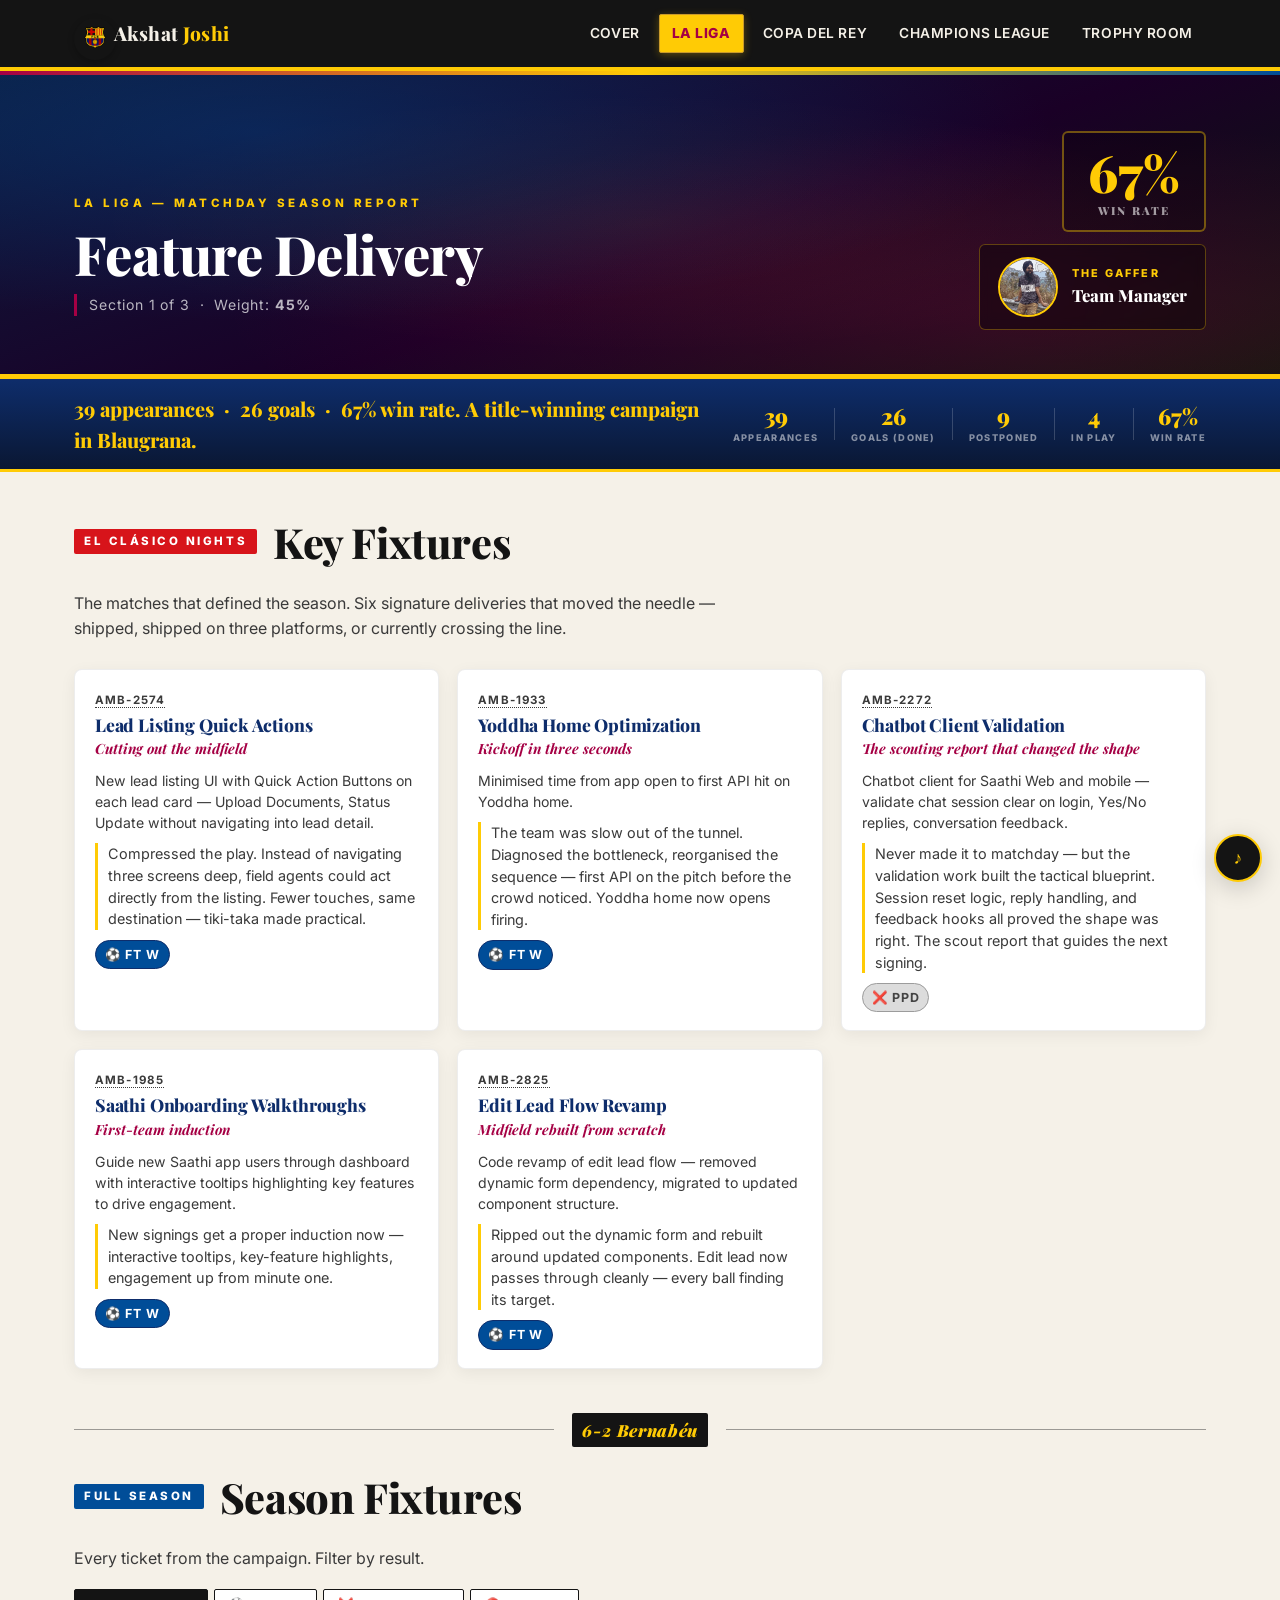
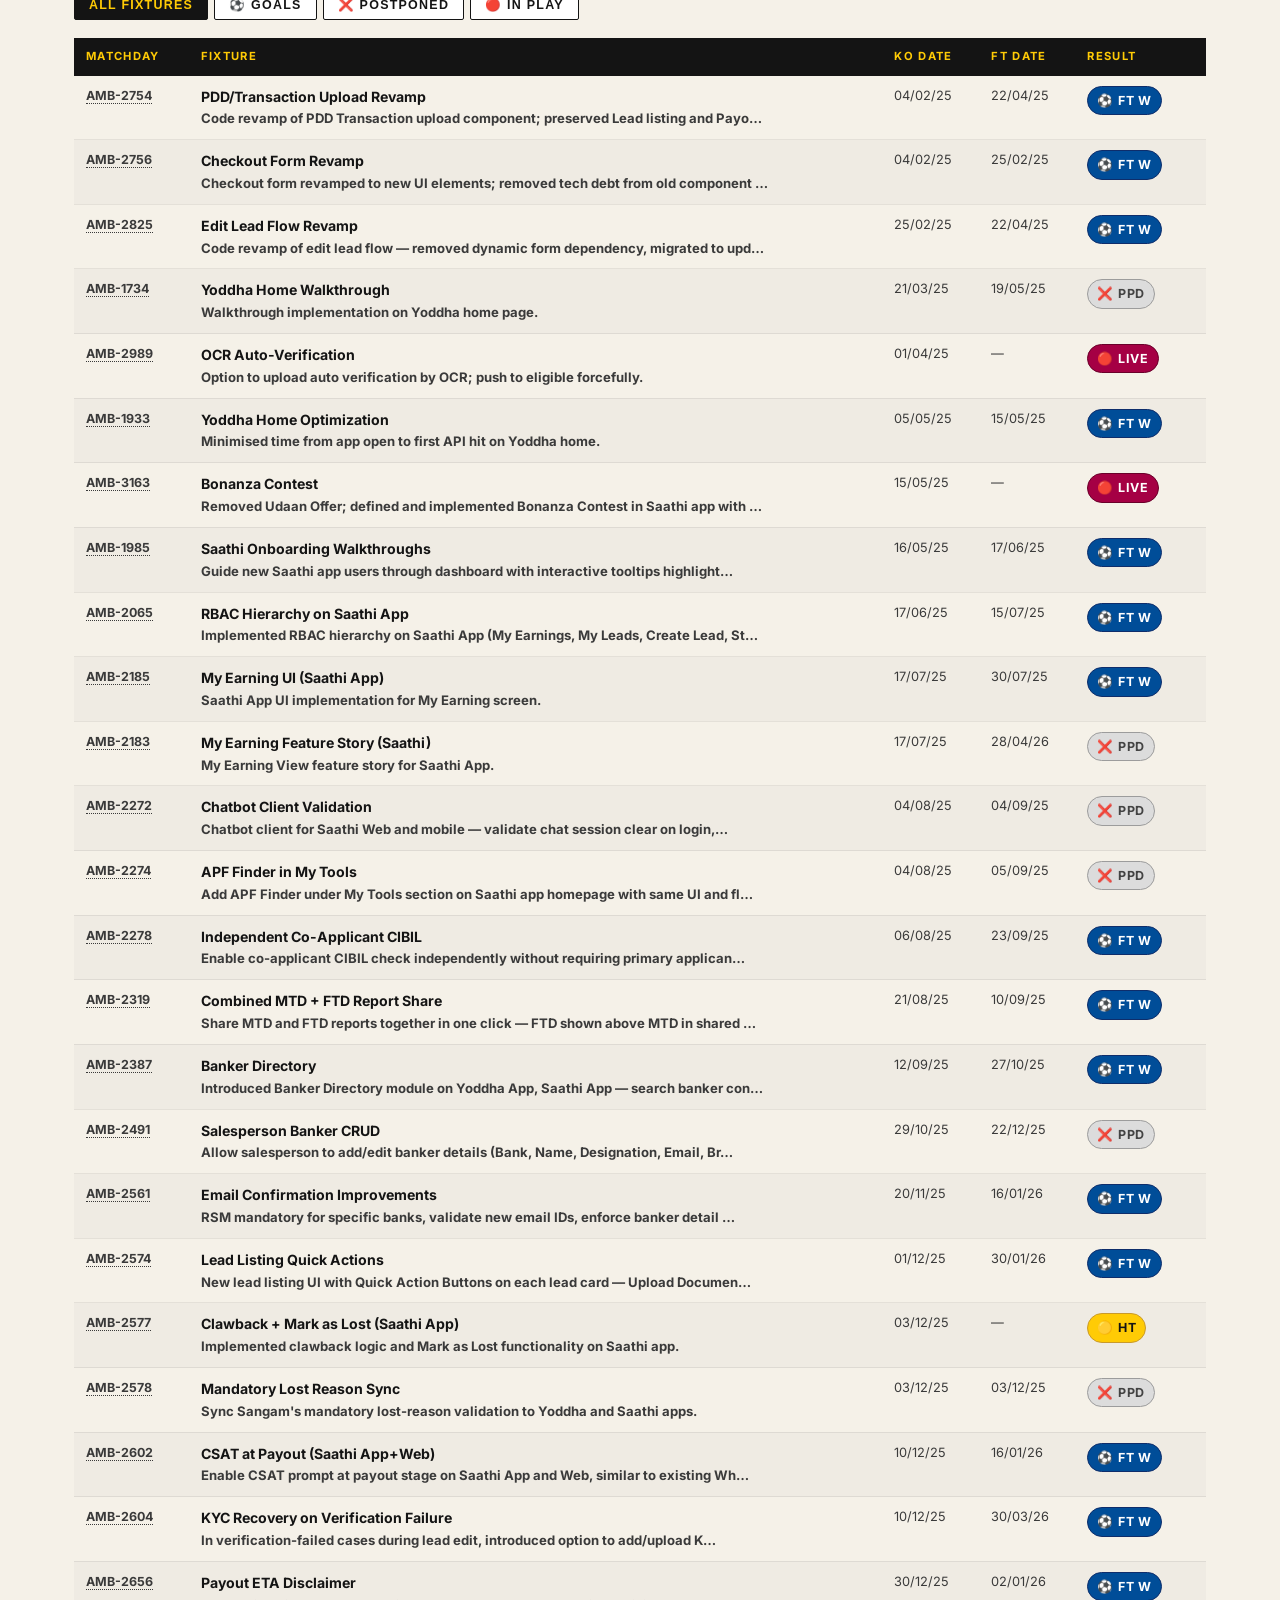
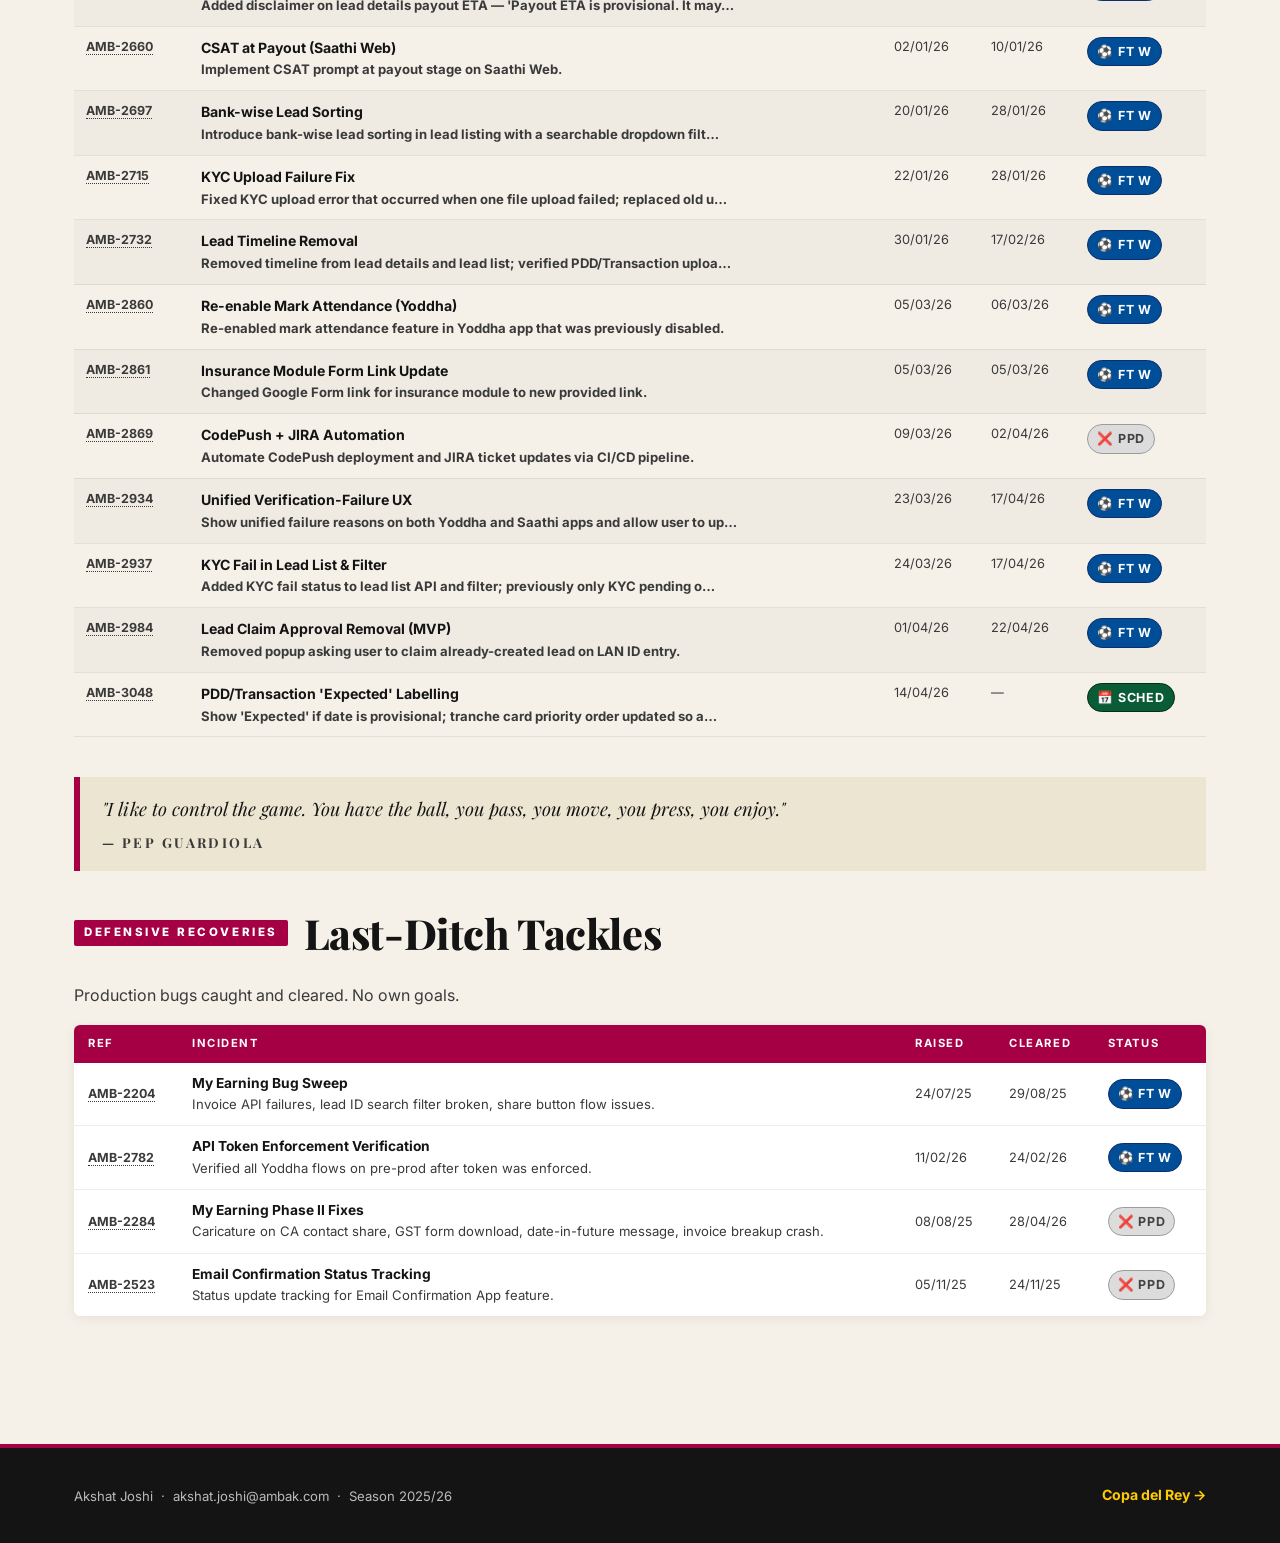
==== feature-delivery.html @ 109358e0 "chore: Initital appraisal site" ====
<!DOCTYPE html>
<html lang="en">
<head>
  <meta charset="UTF-8"/>
  <meta name="viewport" content="width=device-width,initial-scale=1"/>
  <title>La Liga Campaign — Feature Delivery | Akshat Joshi Season 2025/26</title>
  <link rel="preconnect" href="https://fonts.googleapis.com"/>
  <link rel="preconnect" href="https://fonts.gstatic.com" crossorigin/>
  <link href="https://fonts.googleapis.com/css2?family=Playfair+Display:ital,wght@0,700;0,800;0,900;1,700;1,800&family=Inter:wght@400;600;700;800;900&display=swap" rel="stylesheet"/>
  <link rel="stylesheet" href="assets/styles/base.css"/>
  <link rel="stylesheet" href="assets/styles/card.css"/>
  <link rel="stylesheet" href="assets/styles/match-report.css"/>
</head>
<body>
  <a class="skip-link" href="#main">Skip to content</a>

  <nav class="topbar" aria-label="Site navigation">
    <div class="container">
      <a class="brand" href="index.html">
        <img src="assets/img/fcb-crest.png" alt="Crest"/>
        <span class="name">Akshat <span>Joshi</span></span>
      </a>
      <div class="topnav">
        <a href="index.html">Cover</a>
        <a href="feature-delivery.html" aria-current="page">La Liga</a>
        <a href="quality-ux.html">Copa del Rey</a>
        <a href="growth-ai.html">Champions League</a>
        <a href="trophy-room.html">Trophy Room</a>
      </div>
    </div>
  </nav>

  <main id="main">
    <!-- Match Header -->
    <header class="match-header" aria-label="Match report header">
      <div class="container">
        <div class="match-header-text">
          <span class="competition">La Liga — Matchday Season Report</span>
          <h1>Feature Delivery</h1>
          <p class="rubric">Section 1 of 3 &nbsp;·&nbsp; Weight: <strong>45%</strong></p>
        </div>
        <div style="display:flex;flex-direction:column;gap:12px;align-items:flex-end">
          <div class="match-score">67%<small>Win Rate</small></div>
          <div class="manager-badge">
            <!--
              MANAGER PHOTO SWAP:
              Replace assets/img/manager-placeholder.svg with the manager's photo.
              Same filename = no HTML edits.
            -->
            <img src="assets/img/manager-placeholder.svg" alt="The Gaffer"/>
            <div>
              <div class="title">The Gaffer</div>
              <div class="mname" id="manager-name">Team Manager</div>
            </div>
          </div>
        </div>
      </div>
    </header>

    <!-- Season Strip -->
    <div class="season-strip" aria-label="Season statistics">
      <div class="container">
        <div class="hl">
          <span id="headline-text">Loading season stats…</span>
        </div>
        <div id="stat-strip"></div>
      </div>
    </div>

    <!-- El Clásico Highlights -->
    <section class="section" aria-labelledby="highlights-heading">
      <div class="container">
        <div class="section-head">
          <span class="kicker">El Clásico Nights</span>
          <h2 id="highlights-heading">Key Fixtures</h2>
        </div>
        <p style="max-width:680px;color:var(--ink-soft);margin-bottom:28px">The matches that defined the season. Six signature deliveries that moved the needle — shipped, shipped on three platforms, or currently crossing the line.</p>
        <div class="highlight-grid" id="highlight-grid">
          <p style="color:var(--ink-soft);font-style:italic">Loading highlights…</p>
        </div>

        <div class="divider"><span class="score-6-0">6-2 Bernabéu</span></div>

        <!-- All Fixtures -->
        <div class="section-head" style="margin-top:0">
          <span class="kicker blau">Full Season</span>
          <h2 id="fixtures-heading">Season Fixtures</h2>
        </div>
        <p style="max-width:680px;color:var(--ink-soft);margin-bottom:18px">Every ticket from the campaign. Filter by result.</p>

        <div class="tabs" role="tablist" aria-label="Filter fixtures">
          <button class="tab active" role="tab" data-filter="all" aria-selected="true">All Fixtures</button>
          <button class="tab" role="tab" data-filter="W" aria-selected="false">⚽ Goals</button>
          <button class="tab" role="tab" data-filter="PPD" aria-selected="false">❌ Postponed</button>
          <button class="tab" role="tab" data-filter="in-play" aria-selected="false">🔴 In Play</button>
        </div>

        <div style="overflow-x:auto">
          <table class="fixtures-table" id="fixtures-table" aria-label="Fixtures">
            <thead>
              <tr>
                <th>Matchday</th>
                <th>Fixture</th>
                <th>KO Date</th>
                <th>FT Date</th>
                <th>Result</th>
              </tr>
            </thead>
            <tbody id="fixtures-body">
              <tr><td colspan="5" style="padding:20px;color:var(--ink-soft);font-style:italic">Loading fixtures…</td></tr>
            </tbody>
          </table>
        </div>

        <!-- Pep divider -->
        <blockquote class="pep" style="margin-top:40px">
          "I like to control the game. You have the ball, you pass, you move, you press, you enjoy."
          <cite>— Pep Guardiola</cite>
        </blockquote>

        <!-- Bug table -->
        <div class="section-head" style="margin-top:40px">
          <span class="kicker grana">Defensive Recoveries</span>
          <h2>Last-Ditch Tackles</h2>
        </div>
        <p style="max-width:680px;color:var(--ink-soft);margin-bottom:18px">Production bugs caught and cleared. No own goals.</p>

        <table class="bug-table" id="bug-table" aria-label="Bug fixes">
          <thead>
            <tr>
              <th>Ref</th>
              <th>Incident</th>
              <th>Raised</th>
              <th>Cleared</th>
              <th>Status</th>
            </tr>
          </thead>
          <tbody id="bug-body">
            <tr><td colspan="5" style="padding:16px;color:var(--ink-soft)">Loading…</td></tr>
          </tbody>
        </table>
      </div>
    </section>
  </main>

  <button class="music-toggle" id="music-toggle" aria-pressed="false" title="Toggle music" aria-label="Toggle background music">♪</button>
  <audio id="anthem" src="assets/audio/la-liga.wav" loop preload="none"></audio>

  <footer class="site-foot">
    <div class="container">
      <small>Akshat Joshi &nbsp;·&nbsp; akshat.joshi@ambak.com &nbsp;·&nbsp; Season 2025/26</small>
      <div style="display:flex;gap:14px">
        <a href="quality-ux.html" style="color:var(--gold);font-weight:700;font-size:.88rem">Copa del Rey →</a>
      </div>
    </div>
  </footer>

  <script src="assets/js/fixtures.js"></script>
  <script src="assets/js/tooltip.js"></script>
  <script src="assets/js/music.js"></script>
</body>
</html>
---- assets/styles/base.css ----
:root{
  --blau:#004D98;
  --blau-deep:#0E2D6B;
  --grana:#A50044;
  --gold:#FFCB05;
  --gold-deep:#C99A2B;
  --green:#0A5C36;
  --green-deep:#062B19;
  --paper:#F5F1E8;
  --paper-2:#ECE5D2;
  --ink:#141414;
  --ink-soft:#3a3a3a;
  --marca:#D7141A;
  --rule:#1a1a1a;
  --shadow:0 6px 24px rgba(0,0,0,.18);
  --shadow-deep:0 18px 60px rgba(0,0,0,.35);
  --serif:"Playfair Display","Bodoni Moda",Georgia,"Times New Roman",serif;
  --sans:"Inter",-apple-system,BlinkMacSystemFont,"Segoe UI",Roboto,sans-serif;
  --num:"Inter",ui-monospace,SFMono-Regular,Menlo,Consolas,monospace;
}
*,*::before,*::after{box-sizing:border-box}
html,body{margin:0;padding:0}
body{
  font-family:var(--sans);
  font-size:16px;
  line-height:1.55;
  color:var(--ink);
  background:var(--paper);
  -webkit-font-smoothing:antialiased;
  text-rendering:optimizeLegibility;
}
h1,h2,h3,h4{font-family:var(--serif);font-weight:800;line-height:1.05;margin:0 0 .4em;letter-spacing:-.01em}
h1{font-size:clamp(2.2rem,5vw,4rem)}
h2{font-size:clamp(1.6rem,3.4vw,2.6rem)}
h3{font-size:clamp(1.2rem,2vw,1.6rem)}
h4{font-size:1.05rem}
p{margin:0 0 1em}
a{color:var(--blau);text-decoration:none;border-bottom:1px solid transparent;transition:border-color .15s}
a:hover{border-bottom-color:currentColor}
small,.small{font-size:.82rem;color:var(--ink-soft)}

.container{max-width:1180px;margin:0 auto;padding:0 24px}
.container-narrow{max-width:860px;margin:0 auto;padding:0 24px}

.kicker{
  display:inline-block;
  font-family:var(--sans);
  font-weight:800;
  letter-spacing:.22em;
  font-size:.72rem;
  text-transform:uppercase;
  background:var(--marca);
  color:#fff;
  padding:4px 10px;
  border-radius:2px;
}
.kicker.green{background:var(--green)}
.kicker.gold{background:var(--gold);color:var(--ink)}
.kicker.blau{background:var(--blau)}
.kicker.grana{background:var(--grana)}

.rule{height:4px;background:var(--rule);margin:24px 0;border:0}
.rule-thin{height:1px;background:var(--ink);opacity:.35;margin:18px 0;border:0}

.divider{display:flex;align-items:center;gap:18px;margin:44px 0 28px;font-family:var(--serif);font-style:italic;color:var(--ink-soft)}
.divider::before,.divider::after{content:"";flex:1;height:1px;background:var(--ink);opacity:.4}

.score-6-0{
  font-family:var(--serif);font-weight:900;font-size:1.05rem;
  background:var(--ink);color:var(--gold);
  padding:4px 10px;border-radius:2px;letter-spacing:.04em;
}

/* Top bar */
.topbar{
  background:var(--ink);
  color:var(--paper);
  border-bottom:4px solid var(--gold);
  padding:14px 0;
  position:sticky;top:0;z-index:9999;
  pointer-events:all;
}
.topbar .container{display:flex;align-items:center;gap:18px;justify-content:space-between}
.brand{display:flex;align-items:center;gap:10px;color:var(--paper);border:0}
.brand img{
  width:42px;height:42px;
  object-fit:cover;
  display:block;flex-shrink:0;
  /* background:#fff; */
  border-radius:999px;
  /* padding:1px; */
  margin-bottom:-10px;
  margin-right: -12px;
  box-shadow:0 2px 6px rgba(0,0,0,.25);
}
.brand .name{font-family:var(--serif);font-weight:800;font-size:1.2rem;letter-spacing:.02em}
.brand .name span{color:var(--gold)}
.topnav{display:flex;gap:6px;flex-wrap:wrap}
.topnav a{
  color:var(--paper);
  font-weight:600;font-size:.86rem;letter-spacing:.04em;text-transform:uppercase;
  padding:8px 12px;border-radius:2px;border:1px solid transparent;
  position:relative;
  transition:color .18s ease;
  touch-action:manipulation;
  -webkit-tap-highlight-color:rgba(255,203,5,.2);
  cursor:pointer;
}
.topnav a::after{
  content:"";
  position:absolute;left:12px;right:12px;bottom:4px;height:2px;
  background:var(--gold);
  transform:scaleX(0);transform-origin:left;
  transition:transform .25s ease;
}
.topnav a:hover{color:var(--gold);background:transparent;border-color:transparent}
.topnav a:hover::after{transform:scaleX(1)}
.topnav a[aria-current="page"]{
  background:var(--gold);
  border-color:var(--gold-deep);
  color:var(--grana);
  font-weight:800;
  box-shadow:0 2px 8px rgba(255,203,5,.3);
}

footer.site-foot{
  background:var(--ink);color:var(--paper);
  margin-top:80px;padding:36px 0;
  border-top:4px solid var(--grana);
}
footer.site-foot .container{display:flex;justify-content:space-between;flex-wrap:wrap;gap:18px;align-items:center}
footer.site-foot small{color:#bbb}

/* Pep quote block */
.pep{
  border-left:6px solid var(--grana);
  background:var(--paper-2);
  padding:18px 22px;
  font-family:var(--serif);font-style:italic;font-size:1.15rem;
  color:var(--ink);
  margin:32px 0;
}
.pep cite{display:block;margin-top:8px;font-style:normal;font-weight:700;font-size:.85rem;letter-spacing:.18em;text-transform:uppercase;color:var(--ink-soft)}

/* Stat tiles */
.stat-row{display:grid;grid-template-columns:repeat(auto-fit,minmax(140px,1fr));gap:14px;margin:24px 0}
.stat-tile{background:var(--paper-2);border:1px solid rgba(0,0,0,.08);padding:16px;border-radius:4px}
.stat-tile .v{font-family:var(--serif);font-weight:900;font-size:2rem;line-height:1;color:var(--blau-deep)}
.stat-tile .l{font-size:.74rem;letter-spacing:.16em;text-transform:uppercase;color:var(--ink-soft);margin-top:6px}

/* Pills */
.pill{
  display:inline-flex;align-items:center;gap:6px;
  font-family:var(--num);font-weight:700;font-size:.78rem;letter-spacing:.06em;
  padding:4px 9px;border-radius:999px;border:1px solid currentColor;
}
.pill.win{color:#fff;background:var(--blau);border-color:var(--blau-deep)}
.pill.ppd{color:#444;background:#dcdcdc;border-color:#9c9c9c}
.pill.ht{color:var(--ink);background:var(--gold);border-color:var(--gold-deep)}
.pill.live{color:#fff;background:var(--grana);border-color:#6a002a}
.pill.sched{color:#fff;background:var(--green);border-color:var(--green-deep)}

/* Pill tooltip */
/* JS tooltip — see tooltip.js */
.pill-tip{cursor:default}
#pill-tooltip{
  position:fixed;
  background:var(--ink);color:#fff;
  font-family:var(--sans);font-size:.72rem;font-weight:600;letter-spacing:.04em;
  white-space:nowrap;padding:5px 10px;border-radius:4px;
  box-shadow:0 3px 10px rgba(0,0,0,.35);
  pointer-events:none;
  opacity:0;transition:opacity .12s;
  z-index:99999;
}
#pill-tooltip.visible{opacity:1}
#pill-tooltip::after{
  content:"";
  position:absolute;top:100%;left:50%;transform:translateX(-50%);
  border:5px solid transparent;border-top-color:var(--ink);
}

/* Music toggle */
.music-toggle{
  position:fixed;right:18px;bottom:18px;z-index:60;
  width:48px;height:48px;border-radius:999px;
  background:var(--ink);color:var(--gold);border:2px solid var(--gold);
  display:grid;place-items:center;cursor:pointer;
  box-shadow:var(--shadow);
  font-size:1.1rem;
}
.music-toggle[aria-pressed="true"]{background:var(--blau)}
.music-toggle:hover{transform:translateY(-2px)}

/* Print */
@media print{
  :root{--shadow:none;--shadow-deep:none}
  body{background:#fff;color:#000;font-size:11pt}
  .topbar,.topnav,.music-toggle,.tabs,footer.site-foot{display:none!important}
  a{color:#000;border:0!important}
  .pep{background:#f3f3f3;border-left:3px solid #000}
  .stat-tile{background:#f6f6f6;border:1px solid #999}
  .pill{border:1px solid #000!important;background:#fff!important;color:#000!important}
  section,article{page-break-inside:avoid}
  h1,h2{page-break-after:avoid}
  .page-break{page-break-before:always}
}

/* Accessibility */
:focus-visible{outline:3px solid var(--gold);outline-offset:2px}
.skip-link{position:absolute;left:-9999px}
.skip-link:focus{left:10px;top:10px;background:var(--ink);color:var(--gold);padding:8px 12px;border-radius:2px;z-index:100}

@media (max-width:640px){
  h1{font-size:2rem}
  .topnav{gap:2px}
  .topnav a{padding:6px 8px;font-size:.74rem}
}
---- assets/styles/card.css ----
/* FUT Player Card — EA Sports Gold style */
.fut-scene{
  perspective:1200px;
  display:flex;justify-content:center;
  padding:40px 20px;
}
.fut-card{
  width:min(300px,88vw);
  position:relative;
  transition:transform .3s ease, box-shadow .3s ease;
  cursor:pointer;
}
.fut-card:hover{transform:translateY(-8px) scale(1.02)}

.fut-face{
  background:
    radial-gradient(ellipse at 50% 22%,rgba(255,248,190,.55) 0%,transparent 55%),
    linear-gradient(165deg,#2c1a06 0%,#7a4d1a 14%,#c89030 28%,#f2d060 43%,#fdf0a0 50%,#e8c060 58%,#b07828 73%,#6b3e12 87%,#3a2008 100%);
  border-radius:12px;
  padding:0;
  box-shadow:0 30px 80px rgba(0,0,0,.6),inset 0 0 0 2px rgba(255,235,120,.7),inset 0 0 0 5px rgba(180,120,30,.35);
  overflow:hidden;
  position:relative;
}
.fut-face::before{
  content:"";
  position:absolute;inset:0;
  background:radial-gradient(ellipse at 50% 18%,rgba(255,252,210,.3) 0%,transparent 50%);
  pointer-events:none;
  z-index:1;
}
.fut-face::after{
  content:"";
  position:absolute;inset:4px;
  border-radius:9px;
  box-shadow:inset 0 0 0 1px rgba(255,230,100,.45);
  pointer-events:none;
  z-index:2;
}

/* Top section: left = OVR/position/flag/comp, right = crest */
.fut-top{
  display:flex;justify-content:space-between;align-items:flex-start;
  padding:14px 16px 0;
  position:relative;z-index:3;
}
.fut-top-left{
  display:flex;flex-direction:column;align-items:center;gap:4px;
}
.fut-rating{
  font-family:var(--serif);font-weight:900;font-size:2.8rem;line-height:1;
  color:#1a0d00;text-shadow:0 1px 2px rgba(255,220,80,.4);
  display:flex;flex-direction:column;align-items:center;gap:2px;
}
.fut-rating .pos{font-size:.78rem;font-weight:900;letter-spacing:.1em;color:#3d2206;margin-top:2px}
.fut-nation{display:flex;flex-direction:column;align-items:center;gap:3px;margin-top:2px}
.fut-nation img{width:26px;border-radius:2px;box-shadow:0 1px 3px rgba(0,0,0,.4)}
.fut-nation .player-pos{display:none}
.fut-comp-badge{
  font-family:var(--sans);font-weight:900;font-size:.5rem;letter-spacing:.14em;
  text-transform:uppercase;color:#3d2206;
  background:rgba(80,40,0,.18);border-radius:2px;padding:1px 4px;margin-top:2px;
}
.fut-crest{display:flex;flex-direction:column;align-items:center}
.fut-crest img{width:44px;filter:drop-shadow(0 2px 4px rgba(0,0,0,.35))}

/* Photo — no side margins, full width, taller */
.fut-photo-wrap{
  position:relative;
  margin:8px 0 0;
  overflow:hidden;
}
.fut-photo-wrap img{
  width:100%;display:block;
  object-fit:cover;
  object-position:top center;
  aspect-ratio:1/.95;
}
.fut-photo-wrap::after{
  content:"";
  position:absolute;bottom:0;left:0;right:0;height:35%;
  background:linear-gradient(to bottom,transparent,rgba(140,80,10,.65));
}

/* Name */
.fut-name{
  text-align:center;
  padding:10px 10px 6px;
  font-family:var(--serif);font-weight:900;font-size:1.3rem;
  color:#1a0d00;letter-spacing:.04em;text-transform:uppercase;
  text-shadow:0 1px 0 rgba(255,230,100,.5);
  position:relative;z-index:3;
}

/* Divider above stats */
.fut-stats-divider{
  height:1px;background:rgba(80,40,0,.3);margin:0 14px 0;
}

/* Stats — 3×2 grid (6 items) */
.fut-stats{
  display:grid;grid-template-columns:repeat(3,1fr);
  margin:0 10px;
  padding:8px 0 10px;
  gap:0;
  position:relative;z-index:3;
  overflow:visible;
}
.fut-stat{
  display:flex;flex-direction:column;align-items:center;gap:2px;
  padding:6px 4px;
  position:relative;
  cursor:help;
  transition:background .15s;
  border-right:1px solid rgba(80,40,0,.2);
  overflow:visible;
}
.fut-stat:nth-child(3),.fut-stat:nth-child(6){border-right:0}
.fut-stat:nth-child(4),.fut-stat:nth-child(5),.fut-stat:nth-child(6){
  border-top:1px solid rgba(80,40,0,.2);
}
.fut-stat:hover{background:rgba(255,220,80,.18)}
.fut-stat .sv{
  font-family:var(--serif);font-weight:900;font-size:1.35rem;color:#1a0d00;
  line-height:1;
}
.fut-stat .sk{
  font-family:var(--sans);font-weight:800;font-size:.54rem;letter-spacing:.14em;
  text-transform:uppercase;color:#5a3010;
}

/* Stat tooltip — data only, rendered via JS global tooltip in index.html */
.fut-stat-tip{ display:none!important }

/* Bottom badges row: flag | competition | crest */
.fut-bottom{
  display:flex;justify-content:center;align-items:center;gap:14px;
  padding:8px 14px 14px;
  position:relative;z-index:3;
}
.fut-bottom-flag{display:flex;flex-direction:column;align-items:center}
.fut-bottom-badge{
  font-family:var(--sans);font-weight:900;font-size:.52rem;letter-spacing:.12em;
  text-transform:uppercase;color:#1a0d00;
  background:rgba(80,40,0,.15);border:1px solid rgba(80,40,0,.2);
  border-radius:3px;padding:3px 7px;
}
.fut-bottom-crest img{width:32px;filter:drop-shadow(0 1px 3px rgba(0,0,0,.3))}

/* 3 nav cards under FUT hero */
.report-cards{
  display:grid;
  grid-template-columns:repeat(auto-fit,minmax(260px,1fr));
  gap:20px;
  max-width:980px;
  margin:48px auto 0;
  padding:0 24px;
}
.report-card{
  position:relative;overflow:hidden;
  border-radius:8px;
  padding:28px 22px 22px;
  text-decoration:none;
  display:block;
  color:#fff;
  border-bottom:0;
  transition:transform .2s,box-shadow .2s;
  box-shadow:0 8px 28px rgba(0,0,0,.3);
}
.report-card:hover{transform:translateY(-4px);box-shadow:0 18px 44px rgba(0,0,0,.45)}
.report-card.liga{background:linear-gradient(145deg,var(--blau-deep),var(--blau))}
.report-card.copa{background:linear-gradient(145deg,var(--green-deep),var(--green))}
.report-card.ucl{background:linear-gradient(145deg,#201040,#6b21a8)}
.report-card-kicker{
  font-size:.7rem;font-weight:800;letter-spacing:.22em;text-transform:uppercase;
  color:var(--gold);margin-bottom:8px;
}
.report-card-title{
  font-family:var(--serif);font-weight:900;font-size:1.5rem;color:#fff;
  line-height:1.1;margin-bottom:8px;
}
.report-card-sub{font-size:.88rem;color:rgba(255,255,255,.75);line-height:1.4}
.report-card-arrow{
  position:absolute;right:18px;bottom:18px;
  font-size:1.5rem;color:var(--gold);
  font-family:var(--serif);font-weight:900;
}
.report-card-weight{
  position:absolute;top:14px;right:14px;
  font-family:var(--serif);font-weight:900;font-size:2rem;
  color:rgba(255,255,255,.12);line-height:1;
}

/* Manager badge (header, shared across match reports) */
.manager-badge{
  display:flex;align-items:center;gap:14px;
  padding:12px 18px;
  background:rgba(0,0,0,.35);
  border:1px solid rgba(255,203,5,.3);
  border-radius:6px;
  max-width:380px;
  backdrop-filter:blur(6px);
}
.manager-badge img{
  width:60px;height:60px;
  border-radius:999px;object-fit:cover;
  border:2px solid var(--gold);
}
.manager-badge .title{font-size:.68rem;font-weight:800;letter-spacing:.2em;text-transform:uppercase;color:var(--gold)}
.manager-badge .mname{font-family:var(--serif);font-weight:800;font-size:1.05rem;color:#fff}
---- assets/styles/match-report.css ----
/* Match report header — cover-matching dark gradient */
.match-header{
  background:
    radial-gradient(ellipse at 20% 20%,rgba(0,77,152,.35),transparent 55%),
    radial-gradient(ellipse at 80% 80%,rgba(165,0,68,.25),transparent 55%),
    radial-gradient(ellipse at 50% 50%,rgba(255,203,5,.07),transparent 60%),
    linear-gradient(160deg,#0d1b3e 0%,#1a0026 55%,#0a1a0c 100%);
  color:#fff;
  padding:60px 0 44px;
  border-bottom:5px solid var(--gold);
  position:relative;
  overflow:hidden;
}
/* Top brand stripe: claret → gold → blau */
.match-header::before{
  content:"";
  position:absolute;top:0;left:0;right:0;height:4px;
  background:linear-gradient(90deg,var(--grana) 0%,var(--gold) 50%,var(--blau) 100%);
  z-index:2;
}
.match-header .container{
  display:grid;
  grid-template-columns:1fr auto;
  gap:32px;
  align-items:end;
  position:relative;
  z-index:1;
}
.match-header-text .competition{
  font-size:.72rem;font-weight:800;letter-spacing:.3em;text-transform:uppercase;
  color:var(--gold);margin-bottom:12px;display:block;
}
.match-header-text h1{color:#fff;margin-bottom:8px;font-size:clamp(1.8rem,4.5vw,3.4rem)}
.match-header-text .rubric{
  font-size:.88rem;color:rgba(255,255,255,.7);letter-spacing:.06em;
  border-left:3px solid var(--grana);padding-left:12px;margin-top:12px;
}
.match-score{
  font-family:var(--serif);font-weight:900;font-size:clamp(2rem,4vw,3.4rem);
  color:var(--gold);text-align:center;line-height:1;
  border:2px solid rgba(255,203,5,.4);padding:14px 24px;border-radius:6px;
  min-width:120px;white-space:nowrap;
  background:rgba(0,0,0,.25);
}
.match-score small{display:block;font-size:.7rem;letter-spacing:.18em;text-transform:uppercase;color:rgba(255,255,255,.6);text-align:center;margin-top:6px}

/* Season hero strip — dark to match header */
.season-strip{
  background:linear-gradient(180deg,var(--blau-deep) 0%,#0a1733 100%);
  border-bottom:3px solid var(--gold);
  padding:14px 0;
}
.season-strip .container{
  display:flex;flex-wrap:wrap;align-items:center;gap:10px 24px;
}
.season-strip .hl{
  font-family:var(--serif);font-size:clamp(1rem,2vw,1.25rem);font-weight:800;
  color:#fff;flex:1;min-width:200px;
}
.season-strip .hl span{color:var(--gold)}
.season-stat{
  font-family:var(--num);font-weight:800;font-size:1.3rem;color:var(--gold);
  display:flex;flex-direction:column;align-items:center;line-height:1;
}
.season-stat small{font-size:.6rem;letter-spacing:.14em;text-transform:uppercase;color:rgba(255,255,255,.55)}
.strip-sep{width:1px;height:36px;background:rgba(255,255,255,.2)}

/* Fixtures section */
.section{padding:48px 0}
.section-head{display:flex;align-items:center;gap:16px;margin-bottom:28px;flex-wrap:wrap}
.section-head h2{margin:0}

/* El Clasico highlight cards */
.highlight-grid{
  display:grid;
  grid-template-columns:repeat(auto-fill,minmax(280px,1fr));
  gap:18px;
  margin-bottom:40px;
}
.highlight-card{
  background:#fff;
  border:1px solid rgba(0,0,0,.07);
  border-radius:8px;
  padding:22px 20px 18px;
  box-shadow:0 4px 16px rgba(0,0,0,.06);
  transition:transform .18s,box-shadow .18s;
}
.highlight-card:hover{transform:translateY(-3px);box-shadow:0 12px 32px rgba(0,0,0,.13)}
.highlight-card .ticket-id{
  font-family:var(--num);font-size:.72rem;font-weight:700;letter-spacing:.1em;
  color:var(--ink-soft);margin-bottom:6px;
}
.highlight-card h3{
  font-size:1.1rem;margin:0 0 4px;color:var(--blau-deep);
}
.highlight-card .subtitle{
  font-style:italic;color:var(--grana);font-size:.88rem;margin-bottom:10px;
  font-family:var(--serif);font-weight:700;
}
.highlight-card .report-text{
  font-size:.9rem;color:var(--ink-soft);line-height:1.5;
  border-left:3px solid var(--gold);padding-left:10px;margin-top:10px;
}

/* Filter tabs */
.tabs{display:flex;gap:6px;flex-wrap:wrap;margin-bottom:18px}
.tab{
  font-size:.78rem;font-weight:700;letter-spacing:.1em;text-transform:uppercase;
  padding:7px 14px;border-radius:2px;cursor:pointer;
  border:1px solid var(--ink);background:#fff;color:var(--ink);
  transition:background .15s,color .15s;
}
.tab.active,.tab:hover{background:var(--ink);color:var(--gold)}

/* Fixtures table */
.fixtures-table{
  width:100%;border-collapse:collapse;
  font-size:.88rem;
}
.fixtures-table thead{background:var(--ink);color:var(--gold)}
.fixtures-table th{
  font-family:var(--sans);font-weight:700;letter-spacing:.12em;text-transform:uppercase;font-size:.7rem;
  padding:10px 12px;text-align:left;
}
.fixtures-table td{
  padding:10px 12px;border-bottom:1px solid rgba(0,0,0,.07);
  vertical-align:top;
}
.fixtures-table tr:nth-child(even) td{background:rgba(0,0,0,.025)}
.fixtures-table tr[data-hidden="true"]{display:none}
.fixtures-table tr:hover td{background:rgba(0,77,152,.06)}
.fix-id{font-family:var(--num);font-weight:700;font-size:.78rem;color:var(--ink-soft);white-space:nowrap}
.ticket-link{color:inherit;text-decoration:none;border-bottom:1px dotted currentColor;}
.ticket-link:hover{color:var(--blau);border-bottom-style:solid;}
.fix-title{font-weight:700;color:var(--ink)}
.fix-date{font-family:var(--num);font-size:.8rem;color:var(--ink-soft);white-space:nowrap}

/* Bug mini-table */
.bug-table{
  width:100%;border-collapse:collapse;
  font-size:.86rem;
  background:#fff;
  border-radius:6px;overflow:hidden;
  box-shadow:0 3px 12px rgba(0,0,0,.06);
}
.bug-table thead{background:var(--grana);color:#fff}
.bug-table th{padding:10px 14px;text-align:left;font-size:.7rem;letter-spacing:.14em;text-transform:uppercase}
.bug-table td{padding:10px 14px;border-bottom:1px solid rgba(0,0,0,.07)}
.bug-table tr:last-child td{border-bottom:0}

/* Copa Del Rey tactical area */
.manager-report{
  background:#fff;border-left:6px solid var(--green);
  padding:24px;border-radius:0 8px 8px 0;
  margin-bottom:36px;
  box-shadow:0 4px 18px rgba(0,0,0,.06);
}
.manager-report p{font-size:1.02rem;line-height:1.7;color:var(--ink);margin:0 0 .75em}
.manager-report p:last-child{margin:0}

/* Trophy cabinet */
.trophy-grid{
  display:grid;
  grid-template-columns:repeat(auto-fill,minmax(240px,1fr));
  gap:16px;
}
.trophy-card{
  background:#fff;border:1px solid rgba(0,0,0,.07);border-radius:8px;
  padding:20px;box-shadow:0 4px 14px rgba(0,0,0,.06);
  border-top:4px solid var(--gold);
}
.trophy-card .tnum{
  font-family:var(--serif);font-weight:900;font-size:2.5rem;color:var(--gold-deep);line-height:1;
  margin-bottom:4px;
}
.trophy-card h4{margin:0 0 6px;font-size:1rem;color:var(--blau-deep)}
.trophy-card .impact{font-size:.86rem;color:var(--ink-soft);line-height:1.45}
.trophy-card .linked{margin-top:8px;font-family:var(--num);font-size:.72rem;color:var(--grana)}

/* Player profile cards */
.player-card{
  background:#fff;border:1px solid rgba(0,0,0,.07);border-radius:8px;
  padding:18px 20px 16px;box-shadow:0 4px 14px rgba(0,0,0,.06);
  border-left:4px solid var(--blau);
  display:flex;flex-direction:column;gap:6px;
}
.player-card-head{display:flex;align-items:center;gap:8px;margin-bottom:4px;flex-wrap:wrap}
.player-card-num{
  font-family:var(--num);font-weight:900;font-size:1.1rem;
  color:var(--grana);line-height:1;
}
.player-card-pos{
  font-family:var(--num);font-weight:900;font-size:.7rem;letter-spacing:.12em;
  color:#fff;background:var(--blau-deep);
  padding:3px 7px;border-radius:4px;
}
.player-card-pos-full{
  font-size:.68rem;letter-spacing:.16em;text-transform:uppercase;
  color:var(--ink-soft);font-weight:700;
}
.player-card h4{margin:2px 0 0;font-size:1.1rem;color:var(--blau-deep);line-height:1.2;font-family:var(--serif);font-weight:800}
.player-card-initiative{
  font-size:.78rem;font-weight:700;color:var(--grana);
  letter-spacing:.02em;margin-top:2px;
}
.player-card-profile{
  font-size:.85rem;color:var(--ink-soft);line-height:1.55;margin:6px 0 0;
}
.player-card-tickets{
  margin-top:8px;font-family:var(--num);font-size:.72rem;
  display:flex;flex-wrap:wrap;gap:4px 6px;
}

/* UCL bracket */
.bracket{display:flex;flex-direction:column;gap:18px;max-width:820px}
.bracket-item{
  background:#fff;border-radius:10px;
  border:1px solid rgba(0,0,0,.07);box-shadow:0 4px 14px rgba(0,0,0,.06);
  overflow:hidden;
  transition:box-shadow .18s,transform .18s;
}
.bracket-item:hover{box-shadow:0 12px 32px rgba(0,0,0,.13);transform:translateY(-2px)}
.bracket-item.special{border-left:5px solid var(--grana)}
.bracket-item.pending{border-left:5px solid var(--gold-deep)}

/* Round + score header bar */
.bracket-round-bar{
  display:flex;align-items:center;justify-content:space-between;flex-wrap:wrap;gap:10px;
  padding:10px 18px;
  background:linear-gradient(90deg,#6b21a8,#4a1581);
  color:#fff;
  border-bottom:3px solid var(--gold);
}
.bracket-round-bar.special{background:linear-gradient(90deg,var(--grana),#6a002a);border-bottom-color:#fff}
.bracket-round-bar.pending{background:linear-gradient(90deg,#b87600,#7a4f00)}
.bracket-round-badge{
  font-family:var(--num);font-weight:900;font-size:.78rem;letter-spacing:.18em;
  text-transform:uppercase;
}

/* Scoreline chip */
.scoreline{
  display:inline-flex;align-items:center;gap:8px;
  background:rgba(0,0,0,.28);
  padding:5px 12px;border-radius:999px;
  font-family:var(--num);
}
.score-dot{
  width:8px;height:8px;border-radius:999px;
  background:#fff;flex-shrink:0;
  box-shadow:0 0 0 3px rgba(255,255,255,.18);
}
.scoreline.win .score-dot{background:#4ade80;box-shadow:0 0 0 3px rgba(74,222,128,.25)}
.scoreline.loss .score-dot{background:#fca5a5;box-shadow:0 0 0 3px rgba(252,165,165,.25)}
.scoreline.pending .score-dot{background:var(--gold);box-shadow:0 0 0 3px rgba(255,203,5,.3);animation:pulse 1.6s ease-in-out infinite}
@keyframes pulse{0%,100%{opacity:1}50%{opacity:.4}}
.score-label{
  font-weight:900;font-size:.78rem;letter-spacing:.12em;text-transform:uppercase;color:#fff;
}
.score-sub{
  font-weight:600;font-size:.7rem;letter-spacing:.08em;text-transform:uppercase;
  color:rgba(255,255,255,.7);
  border-left:1px solid rgba(255,255,255,.25);padding-left:8px;margin-left:2px;
}

/* Body */
.bracket-body{padding:18px 22px 20px}
.bracket-body h3{font-size:1.1rem;margin:0 0 8px;color:var(--blau-deep)}
.bracket-body .report-text{font-size:.92rem;color:var(--ink-soft);line-height:1.55}
.bracket-tags{display:flex;flex-wrap:wrap;gap:6px;margin-top:12px}
.bracket-tag{
  font-size:.66rem;font-weight:700;letter-spacing:.1em;text-transform:uppercase;
  background:rgba(0,77,152,.08);color:var(--blau-deep);
  padding:3px 8px;border-radius:3px;
}

/* False9 / LaMasia panels */
.false9-panel,.lamasia-panel{
  background:var(--paper-2);border-radius:8px;padding:24px;
  border:1px solid rgba(0,0,0,.07);
  margin-top:16px;
}
.false9-panel h3,.lamasia-panel h3{color:var(--grana)}
.false9-panel p,.lamasia-panel p{font-size:.96rem;line-height:1.65;color:var(--ink-soft)}

/* Responsive */
@media(max-width:768px){
  .match-header .container{grid-template-columns:1fr;gap:18px}
  .match-score{text-align:left;font-size:2.2rem}
  .bracket-round-bar{padding:8px 14px}
  .bracket-round-badge{font-size:.7rem;letter-spacing:.14em}
  .score-label{font-size:.7rem}
  .fixtures-table .fix-date{display:none}
}
@media print{
  .match-header{background:none;color:var(--ink);border-bottom:3px solid #000;padding:20px 0 14px}
  .match-header-text h1{color:var(--ink)}
  .match-header-text .competition{color:#000}
  .match-header-text .rubric{color:#444}
  .match-score{color:#000;border-color:#000}
  .season-strip{background:#f3f3f3;border-color:#000}
  .season-strip .hl{color:var(--ink)}
  .season-stat{color:var(--ink)}
  .season-stat small{color:#555}
  .highlight-card,.bracket-item,.trophy-card,.player-card{box-shadow:none;border-color:#ccc}
  .bracket-round-bar{background:#333!important;color:#fff!important}
}
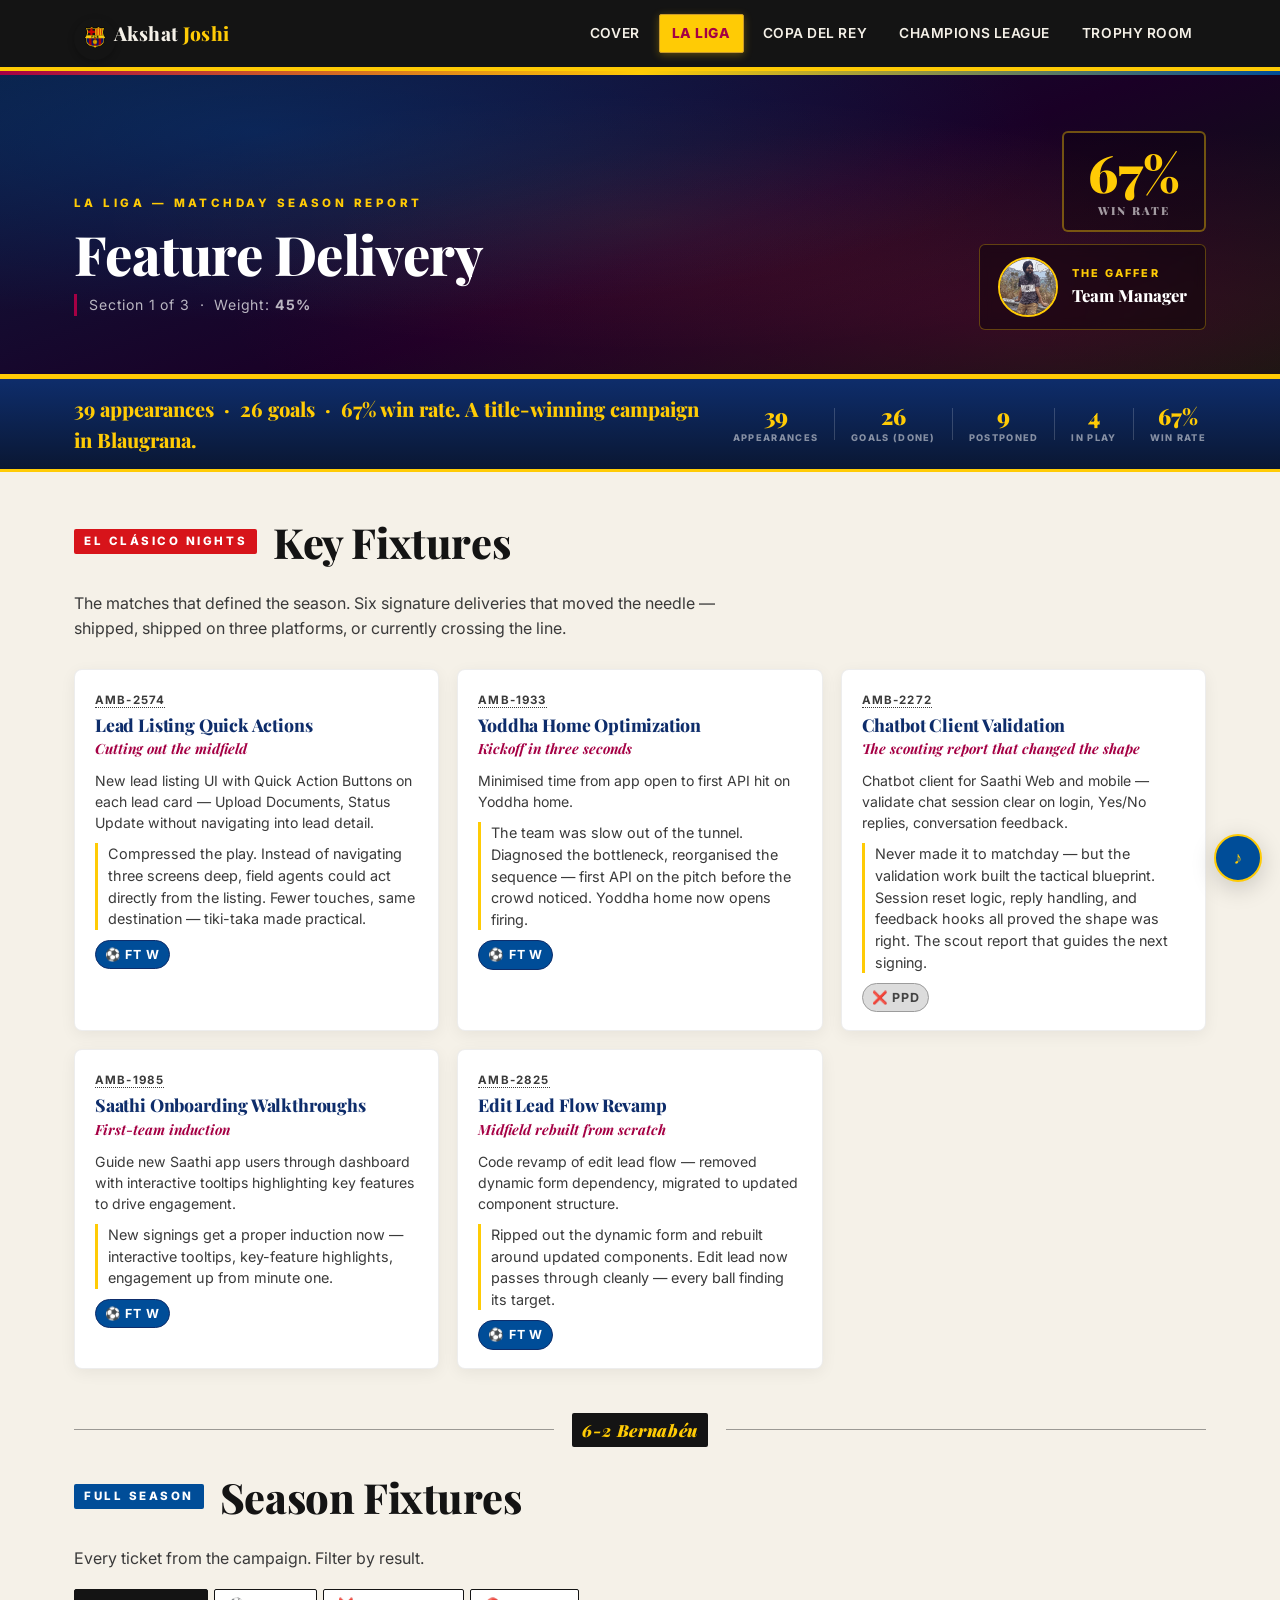
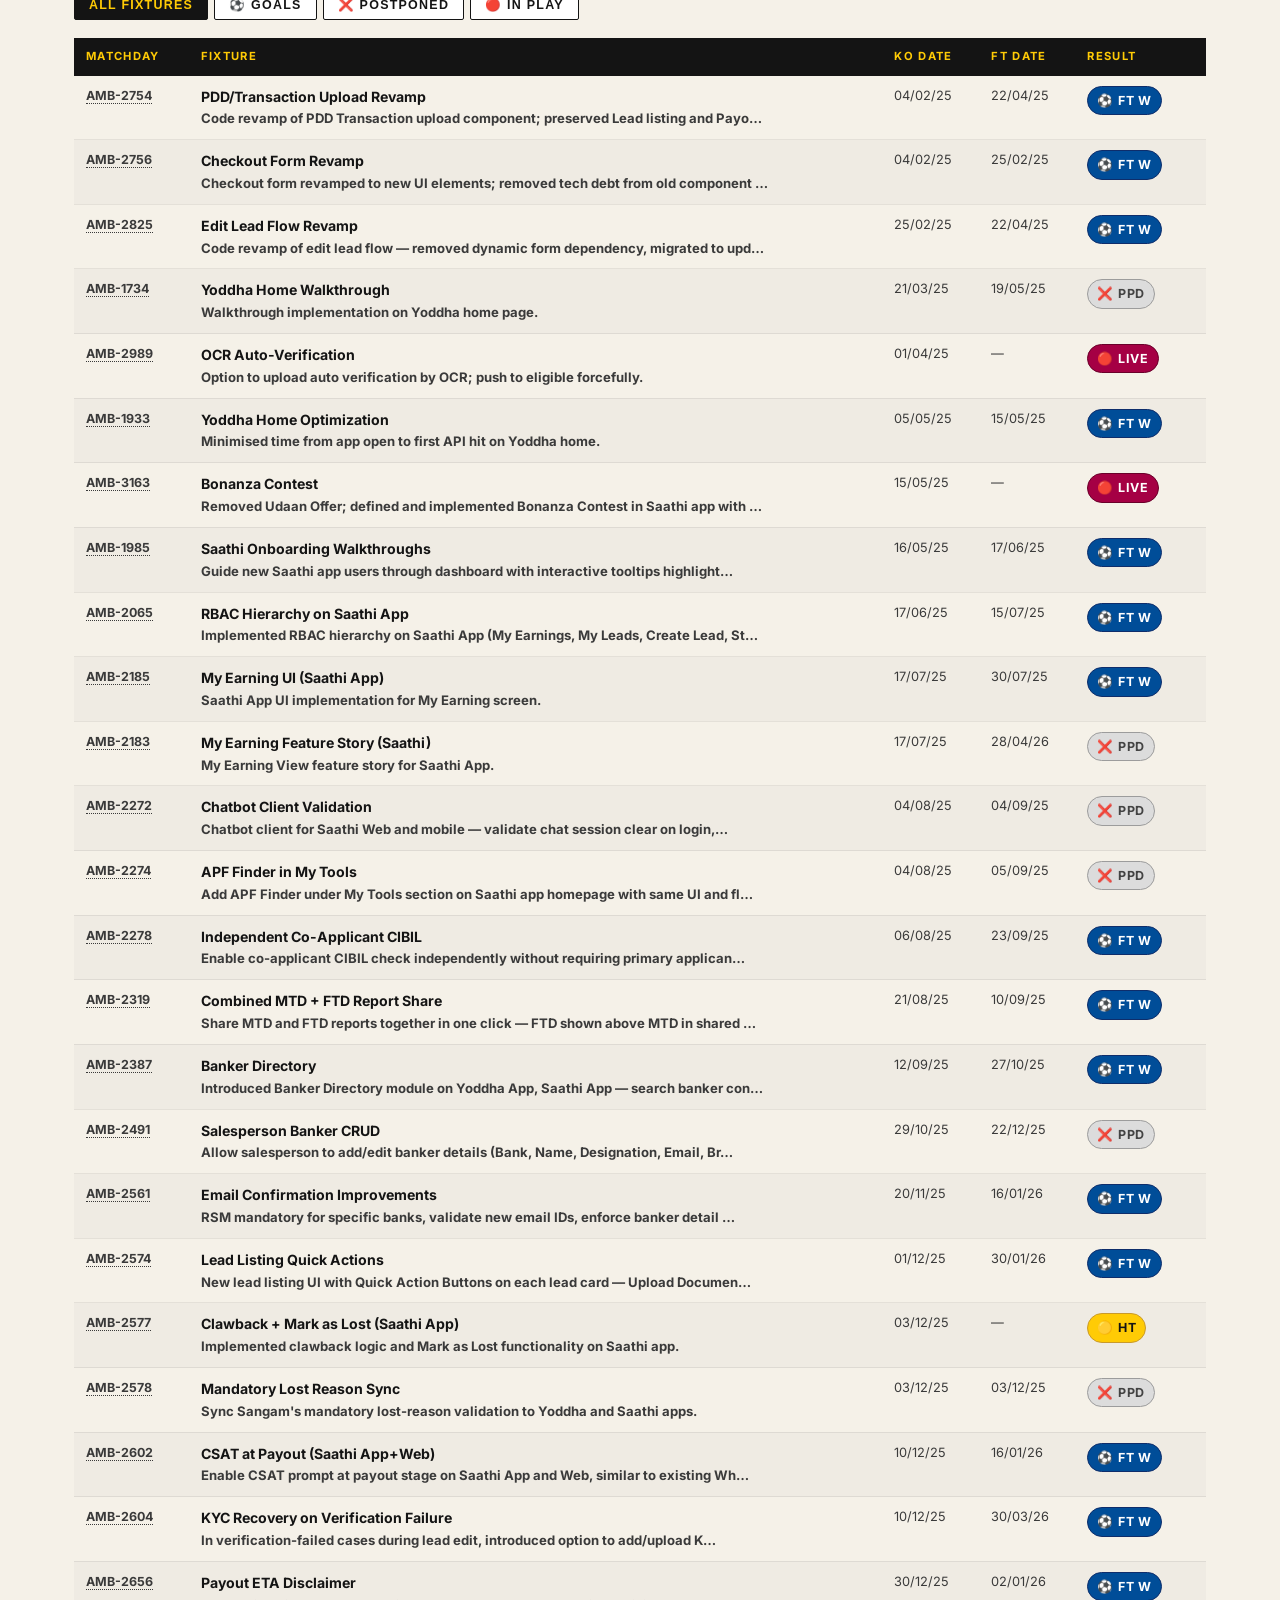
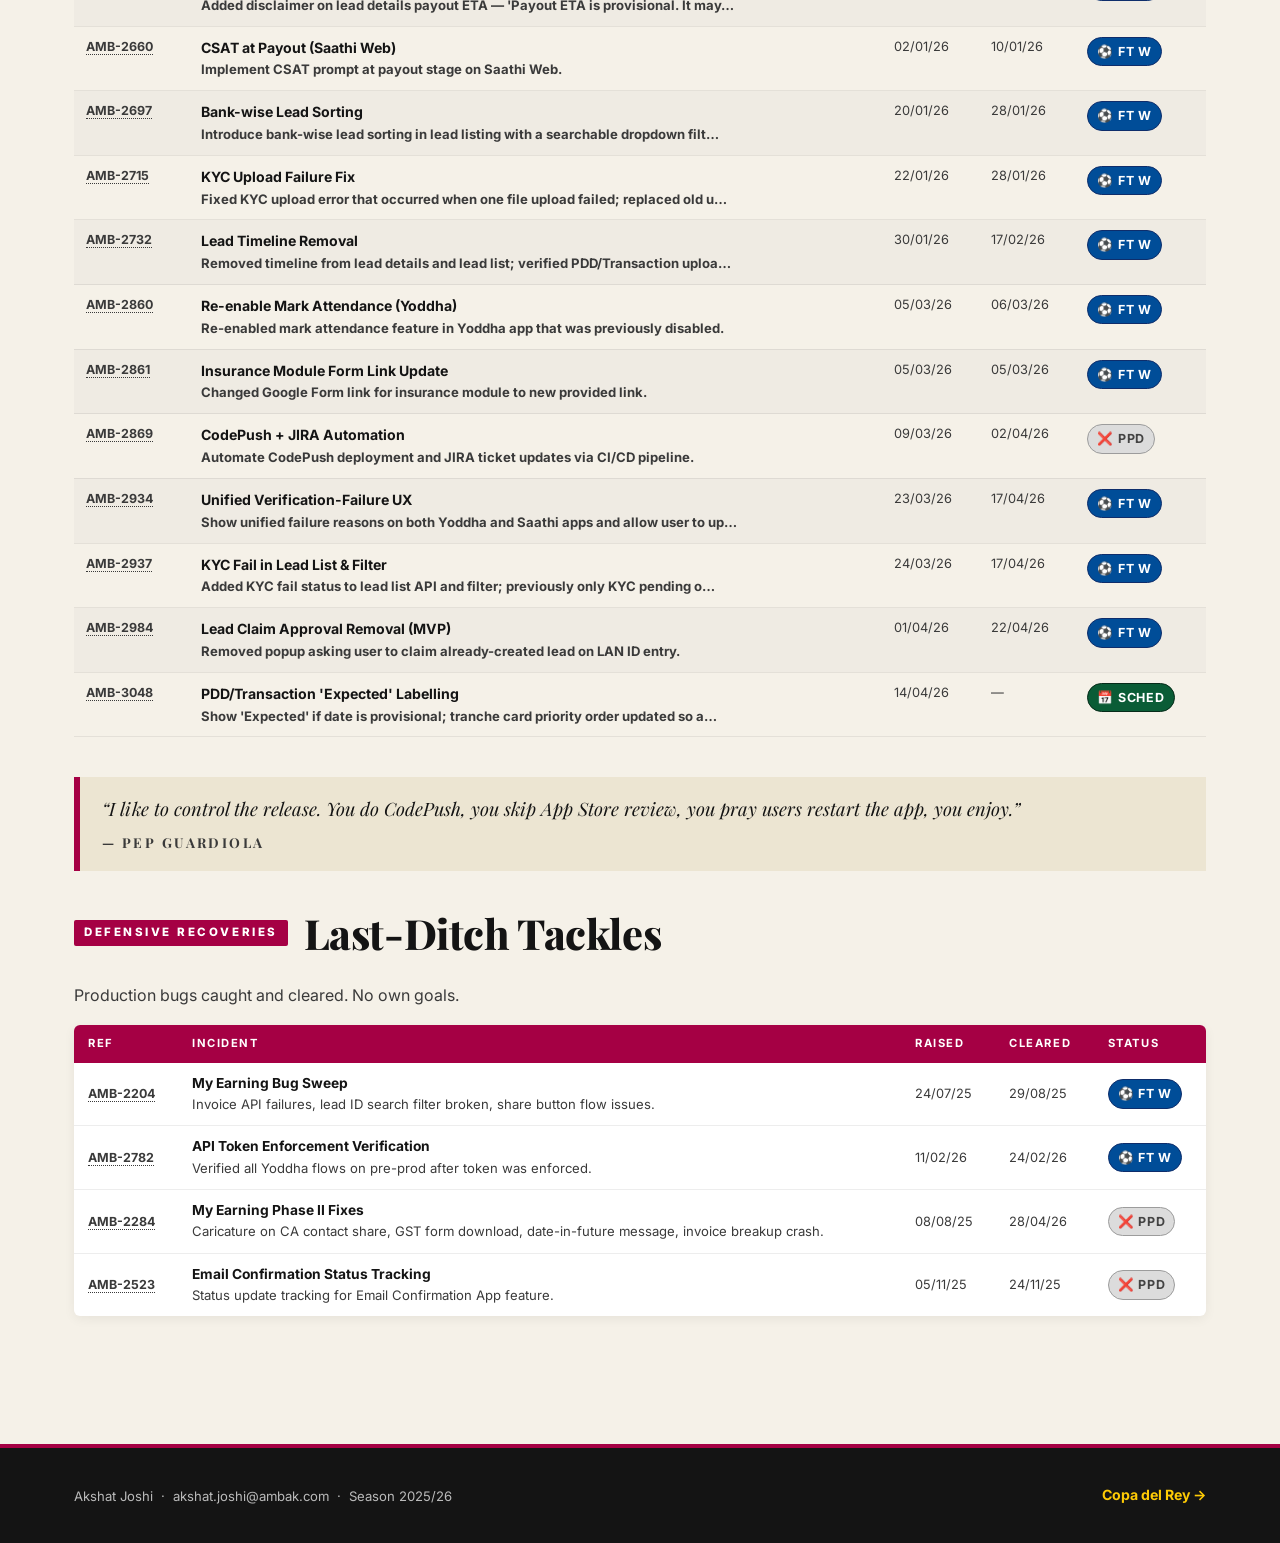
==== commit 21561170: "fix: music and ui changes" ====
--- a/feature-delivery.html
+++ b/feature-delivery.html
@@ -114,7 +114,7 @@
 
         <!-- Pep divider -->
         <blockquote class="pep" style="margin-top:40px">
-          "I like to control the game. You have the ball, you pass, you move, you press, you enjoy."
+          “I like to control the release. You do CodePush, you skip App Store review, you pray users restart the app, you enjoy.”
           <cite>— Pep Guardiola</cite>
         </blockquote>
 
--- a/assets/styles/base.css
+++ b/assets/styles/base.css
@@ -19,7 +19,7 @@
   --num:"Inter",ui-monospace,SFMono-Regular,Menlo,Consolas,monospace;
 }
 *,*::before,*::after{box-sizing:border-box}
-html,body{margin:0;padding:0}
+html,body{margin:0;padding:0;overscroll-behavior:none}
 body{
   font-family:var(--sans);
   font-size:16px;
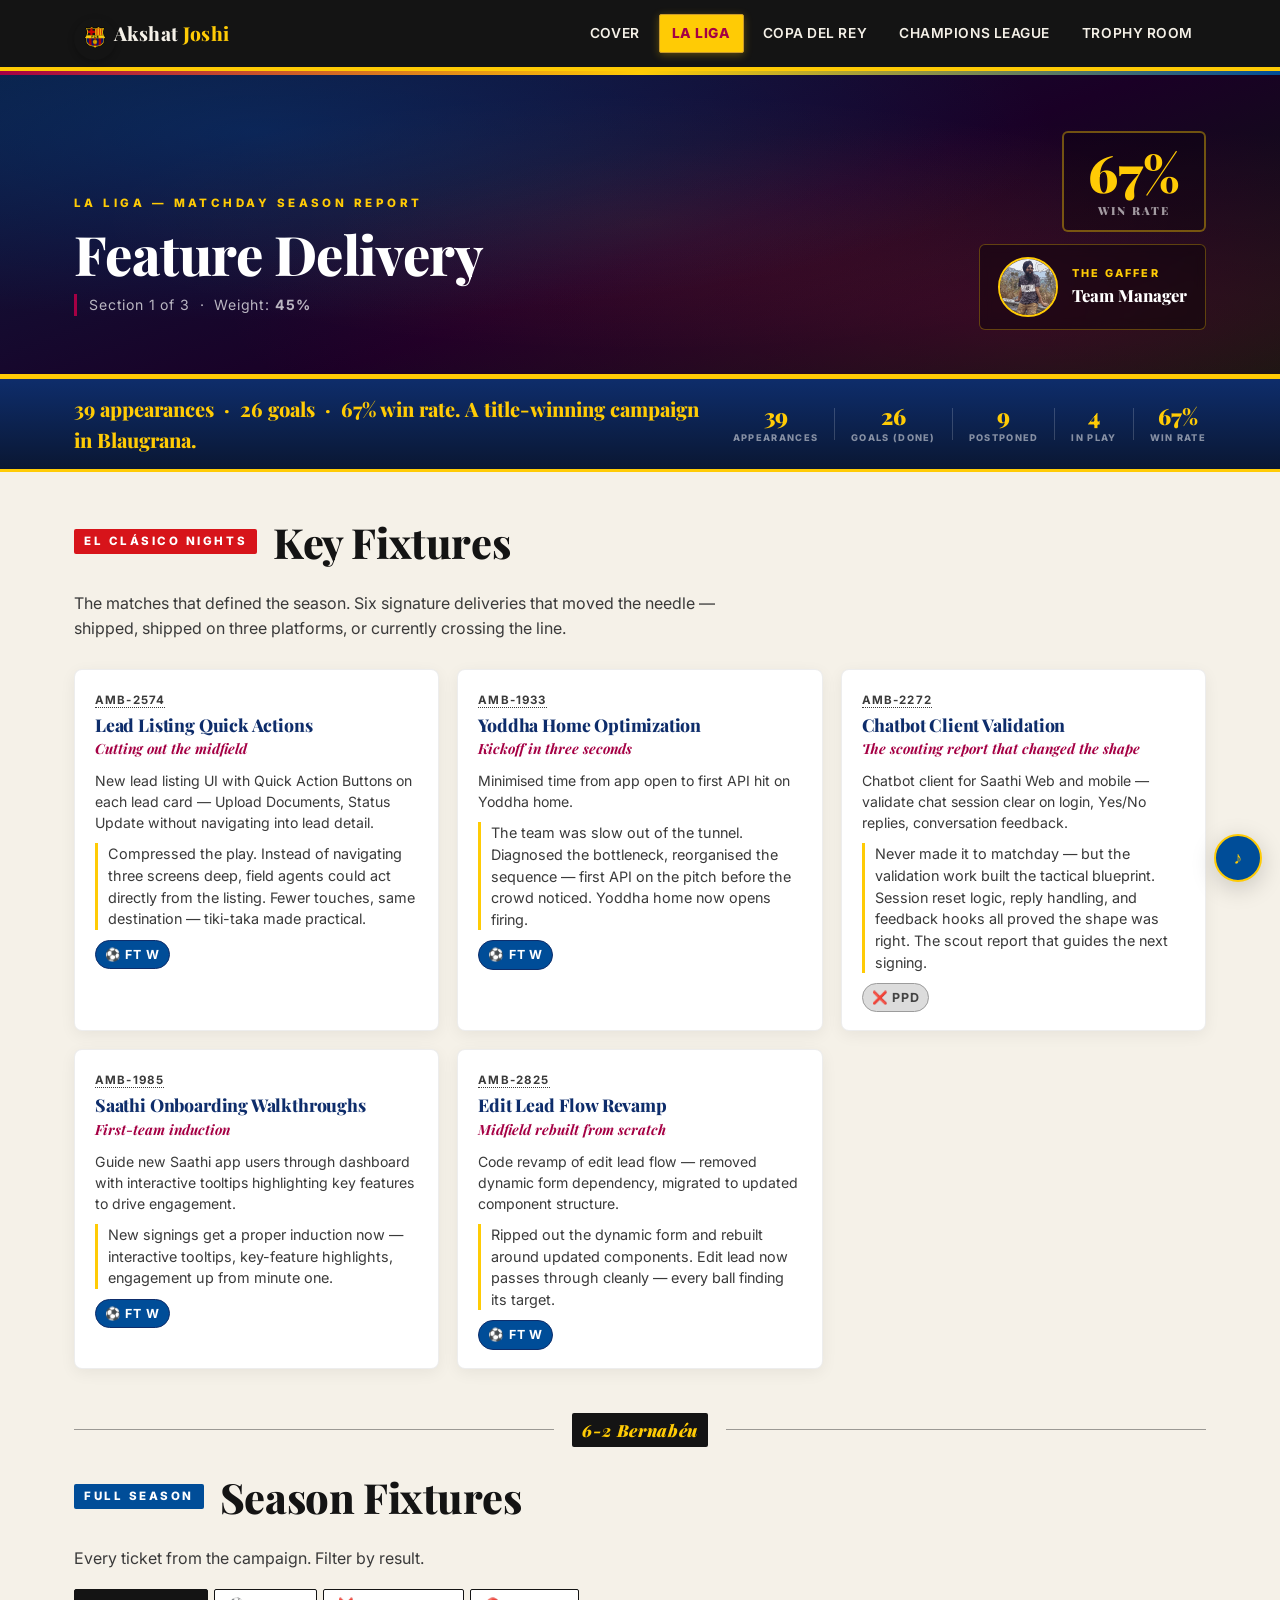
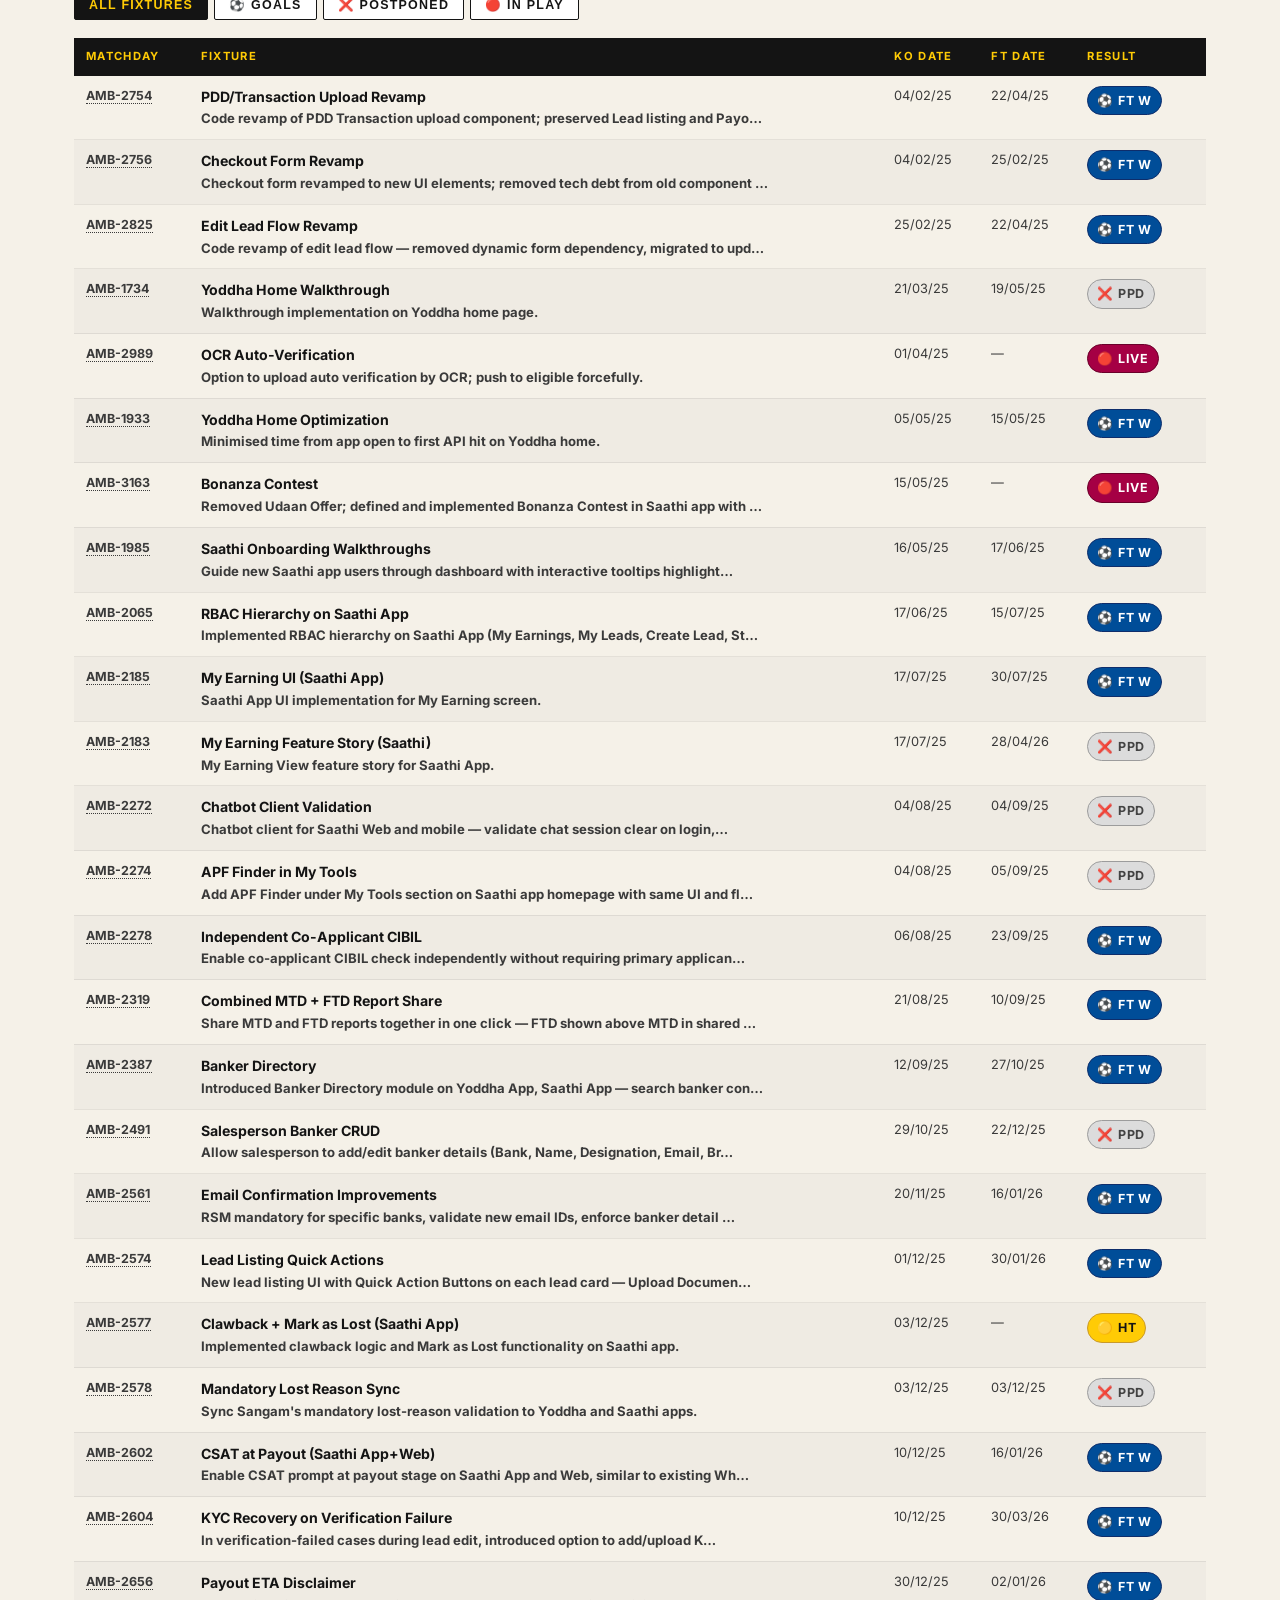
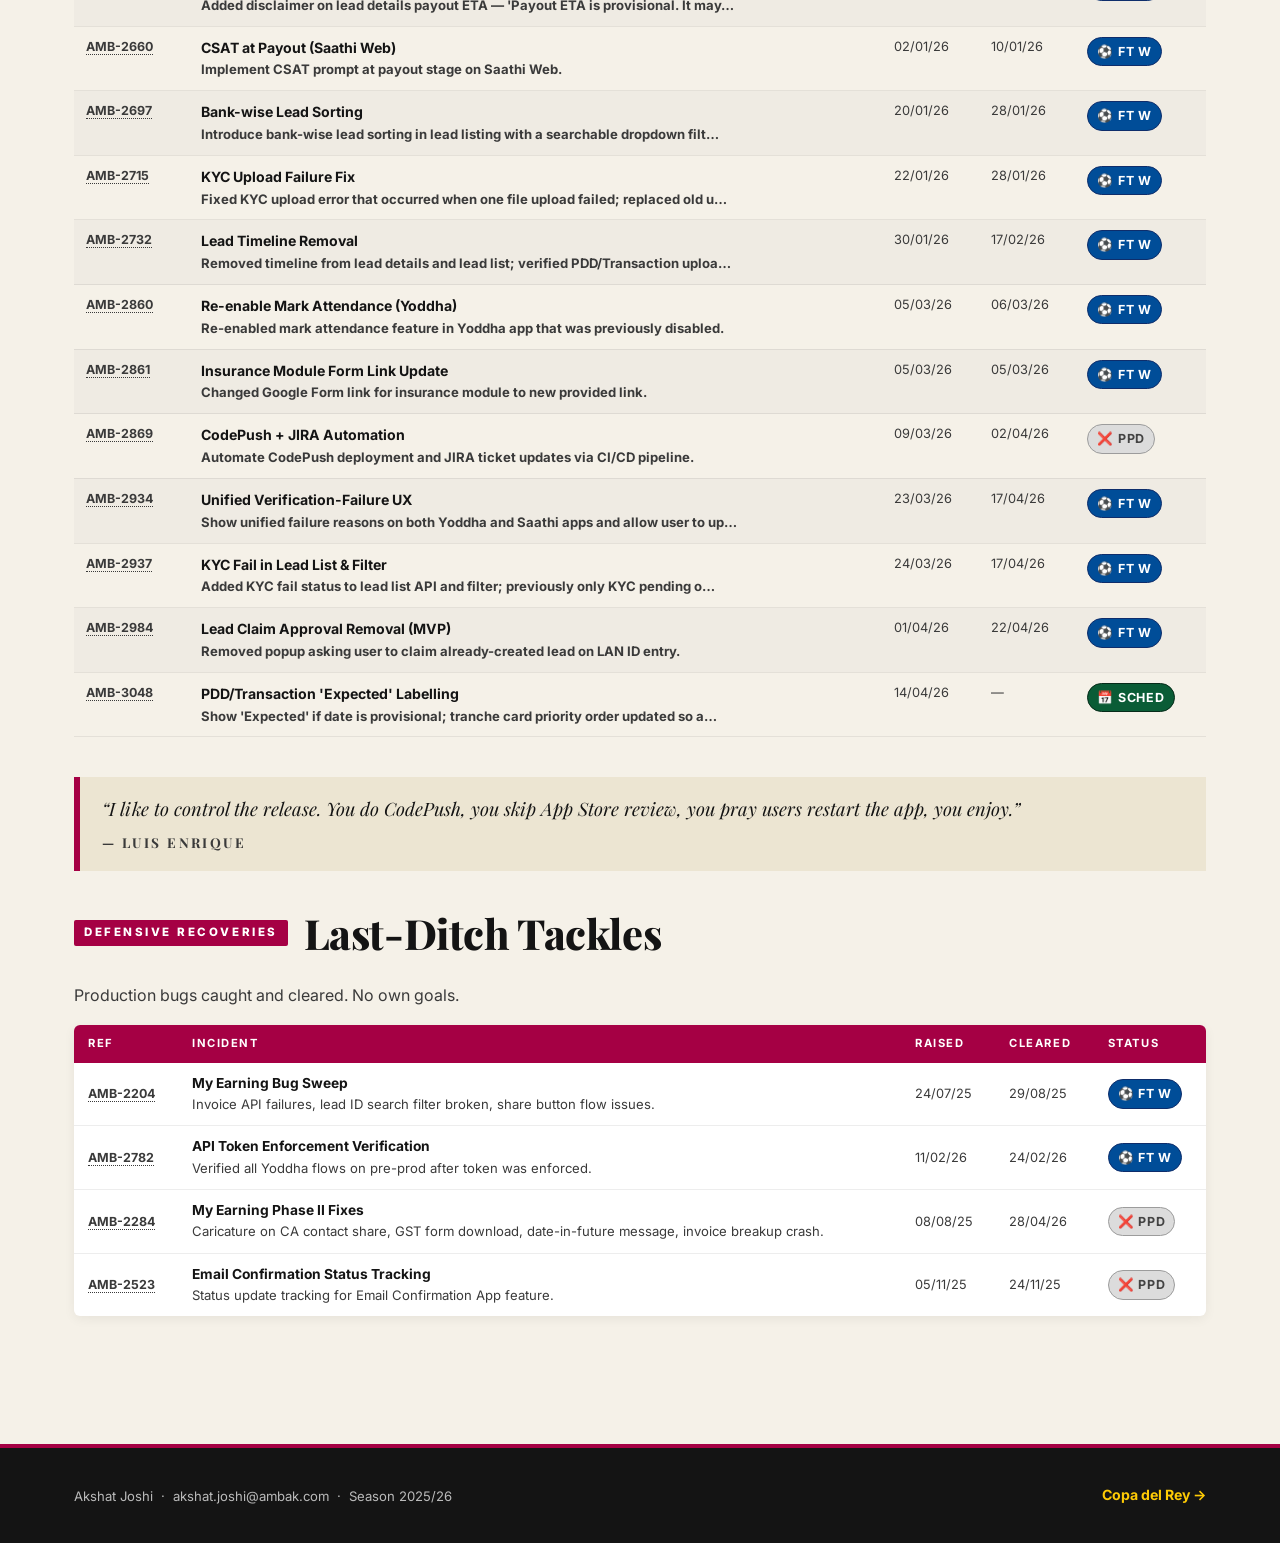
==== commit 7747228d: "fix : updated coach names" ====
--- a/feature-delivery.html
+++ b/feature-delivery.html
@@ -115,7 +115,7 @@
         <!-- Pep divider -->
         <blockquote class="pep" style="margin-top:40px">
           “I like to control the release. You do CodePush, you skip App Store review, you pray users restart the app, you enjoy.”
-          <cite>— Pep Guardiola</cite>
+          <cite>— Luis Enrique</cite>
         </blockquote>
 
         <!-- Bug table -->
